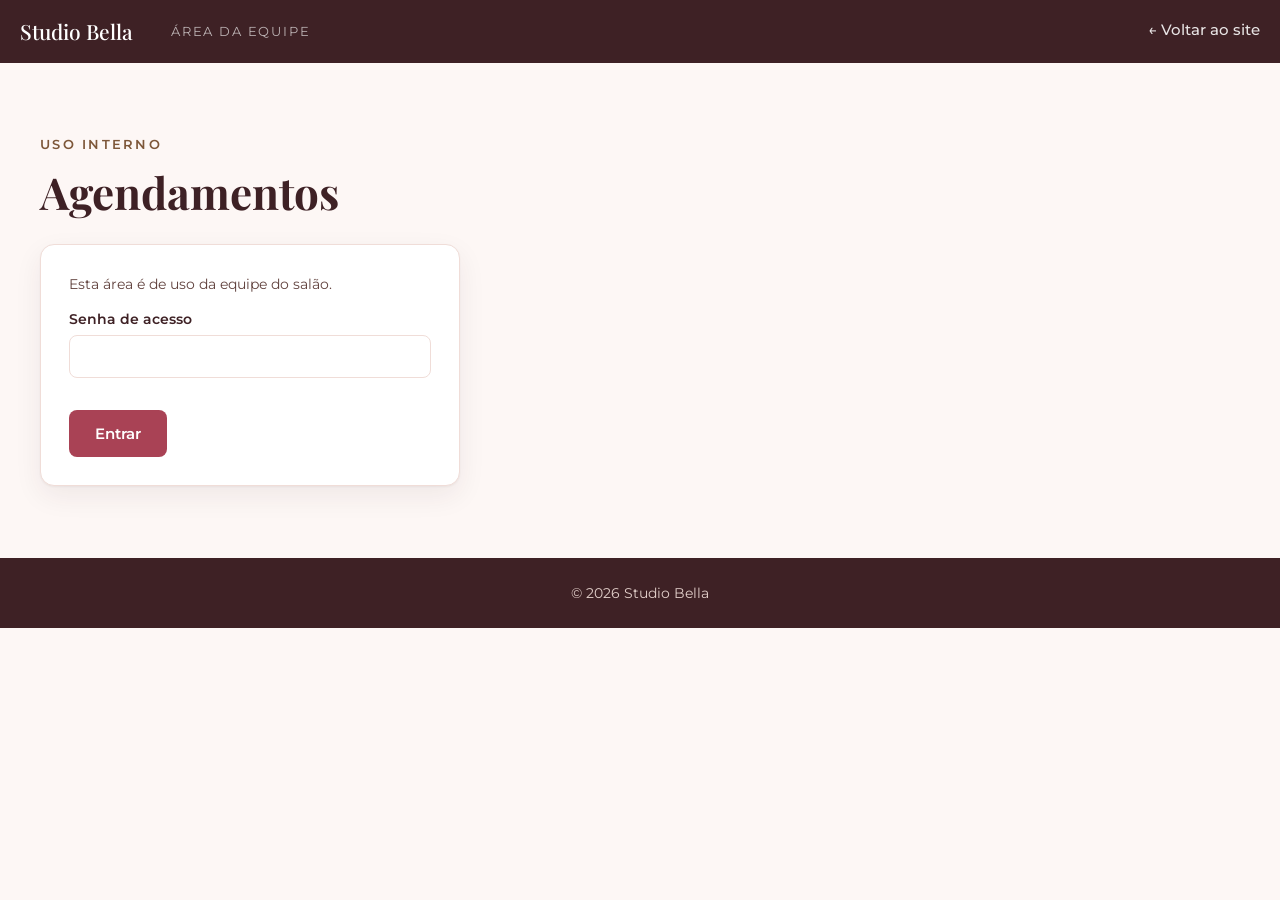
==== equipe.html @ ebd73402 "Painel da equipe em página própria e transição limpa no topo Topo - a borda que aparecia entre o ros" ====
<!DOCTYPE html>
<html lang="pt-BR">
<head>
<meta charset="utf-8">
<meta name="viewport" content="width=device-width,initial-scale=1">
<title>Área da equipe — Studio Bella</title>
<meta name="robots" content="noindex,nofollow">
<meta name="theme-color" content="#3e2125">
<link rel="icon" href="data:image/svg+xml,%3Csvg xmlns='http://www.w3.org/2000/svg' viewBox='0 0 32 32'%3E%3Crect width='32' height='32' rx='7' fill='%233e2125'/%3E%3Ctext x='16' y='23' font-family='Georgia,serif' font-size='19' font-weight='bold' fill='%23f8e4e0' text-anchor='middle'%3EB%3C/text%3E%3C/svg%3E">
<link rel="preconnect" href="https://fonts.googleapis.com">
<link href="https://fonts.googleapis.com/css2?family=Playfair+Display:wght@500;600;700;800&family=Montserrat:wght@400;500;600;700&display=swap" rel="stylesheet">
<link rel="stylesheet" href="assets/css/style.css">
</head>
<body class="pg-equipe">
<nav>
  <b><a href="index.html">Studio Bella</a></b>
  <span class="nav-tag">Área da equipe</span>
  <a href="index.html">&larr; Voltar ao site</a>
</nav>

<main class="w wide">
  <p class="eyebrow">Uso interno</p>
  <h1 class="titulo-painel">Agendamentos</h1>

  <div class="box" id="login">
    <p class="aviso">Esta área é de uso da equipe do salão.</p>
    <label for="pw">Senha de acesso</label>
    <input id="pw" type="password" autocomplete="current-password">
    <p class="msg" id="pwMsg" role="alert"></p>
    <button class="btn" id="pwBtn">Entrar</button>
  </div>

  <div id="panel" hidden>
    <div class="kp" id="kp"></div>

    <h2 class="sub">Por profissional</h2>
    <div class="ov"><table id="byB"></table></div>

    <h2 class="sub">Agendamentos</h2>
    <div class="tool">
      <select id="fB" aria-label="Filtrar por profissional"></select>
      <select id="fS" aria-label="Filtrar por status"><option value="">Todos os status</option><option>Agendado</option><option>Concluído</option><option>Cancelado</option></select>
      <button class="btn alt" id="csv">Exportar CSV</button>
      <button class="btn alt" id="out">Sair da área</button>
    </div>
    <div class="ov"><table id="tb"></table></div>
  </div>
</main>

<footer>
  <p>&copy; <span id="ano">2026</span> Studio Bella</p>
</footer>

<!-- config.js e core.js precisam vir antes de equipe.js -->
<script src="assets/js/config.js" defer></script>
<script src="assets/js/core.js" defer></script>
<script src="assets/js/equipe.js" defer></script>
</body>
</html>
---- assets/css/style.css ----
/* ==========================================================
   Studio Bella — folha de estilo única
   Ordem: tokens → base → navegação → layout → hero → cards
          → serviços → equipe → depoimentos → contato
          → agendamento → área da equipe → flutuantes → responsivo
   ========================================================== */

/* ---------- Tokens de marca ----------
   Cores retiradas do mockup do topo: vinho escuro, framboesa,
   bronze e blush quente. Trocar a identidade do site é editar
   este bloco. */
:root{
  --ink:#3e2125;        /* vinho escuro: menu, rodapé, títulos */
  --plum:#6b3340;       /* vinho médio: gradientes */
  --mut:#61423e;        /* texto corrido */
  --red:#a94255;        /* framboesa: botões e preços */
  --gold:#7d5739;       /* bronze: rótulos de seção (contraste AA) */
  --gold-soft:#c9a079;  /* bronze claro: linhas decorativas */
  --rose:#f8e4e0;       /* blush: fundos de destaque */
  --rose-deep:#edc8c2;  /* blush fechado: fim do gradiente do topo */
  --bg:#fdf7f5;         /* fundo da página */
  --card:#fff;
  --line:#f0ddd8;
  --radius:14px;
  --shadow:0 1px 2px rgba(62,33,37,.05), 0 10px 28px rgba(62,33,37,.07);
  --shadow-lg:0 2px 4px rgba(62,33,37,.07), 0 18px 44px rgba(62,33,37,.12);
  /* Tipografia: Playfair Display nos títulos, Montserrat no resto */
  --serif:'Playfair Display',Georgia,'Times New Roman',serif;
  --sans:Montserrat,system-ui,-apple-system,'Segoe UI',sans-serif;
}

/* ---------- Base ---------- */
*{box-sizing:border-box;margin:0}
html{scroll-behavior:smooth;scroll-padding-top:72px}
body{font:400 16px/1.65 var(--sans);background:var(--bg);color:var(--ink)}
h1,h2,h3{font-family:var(--serif);font-weight:700;line-height:1.15}
h2{font-size:clamp(30px,5vw,44px);margin-bottom:28px}
a{color:inherit}
img{max-width:100%;height:auto;display:block}
button,input,select{font-family:var(--sans);font-size:16px;color:inherit}
/* anel duplo: o branco aparece sobre elementos escuros,
   o escuro aparece sobre o fundo claro */
:focus-visible{outline:3px solid #fff;outline-offset:0;box-shadow:0 0 0 6px var(--ink)}
[hidden]{display:none!important}

/* rótulo pequeno acima dos títulos de seção */
.eyebrow{color:var(--gold);font-size:12.5px;font-weight:600;letter-spacing:.18em;text-transform:uppercase;margin-bottom:12px}

/* ---------- Navegação ---------- */
nav{position:sticky;top:0;z-index:5;background:var(--ink);color:#fff;display:flex;gap:20px;align-items:center;padding:14px 20px;flex-wrap:wrap}
nav b{font-family:var(--serif);font-weight:700;font-size:21px;margin-right:auto}
nav a{text-decoration:none;font-size:14.5px;font-weight:500;opacity:.88}
nav a:hover{opacity:1;text-decoration:underline;text-underline-offset:4px}
nav b a{font-size:inherit;opacity:1}
/* acesso ao painel: pílula discreta, separada dos links de seção */
nav .nav-equipe{border:1px solid rgba(255,255,255,.34);border-radius:999px;padding:5px 13px;opacity:.78}
nav .nav-equipe:hover{opacity:1;background:rgba(255,255,255,.12);text-decoration:none}

/* ---------- Layout ---------- */
.w{max-width:1040px;margin:auto;padding:72px 20px}
.band{background:var(--card);border-top:1px solid var(--line);border-bottom:1px solid var(--line)}

/* ---------- Botões ---------- */
.btn{display:inline-block;background:var(--red);color:#fff;border:0;border-radius:8px;padding:14px 26px;font-weight:600;font-size:15px;cursor:pointer;text-decoration:none;transition:filter .15s,transform .15s}
.btn:hover{filter:brightness(1.08)}
.btn:active{transform:translateY(1px)}
.btn.alt{background:transparent;color:var(--ink);border:1.5px solid var(--ink)}
.btn.alt:hover{background:var(--ink);color:#fff;filter:none}
.btn:disabled{opacity:.45;cursor:default;filter:none;transform:none}

/* ---------- Hero ---------- */
.hero-wrap{position:relative;overflow:hidden;background:linear-gradient(135deg,#f9ddd8 0%,#f4d2cc 52%,var(--rose-deep) 100%)}
/* fios dourados decorativos do canto superior esquerdo */
.hero-deco{position:absolute;left:-54px;top:-28px;width:min(250px,22vw);pointer-events:none;z-index:2}
/* a foto ocupa a metade direita e se dissolve em direção ao texto.
   O recorte em assets/img/hero.jpg contém só pixels de foto — sem o
   fundo rosa do mockup original — para que a máscara abaixo seja a
   única transição e não apareça a borda da forma recortada. */
.hero-img{position:absolute;top:0;right:0;bottom:0;left:40%;z-index:0}
.hero-img img{width:100%;height:100%;object-fit:cover;object-position:22% 50%;
  -webkit-mask-image:linear-gradient(to right,transparent 0,rgba(0,0,0,.18) 16%,rgba(0,0,0,.62) 34%,rgba(0,0,0,.92) 52%,#000 66%);
          mask-image:linear-gradient(to right,transparent 0,rgba(0,0,0,.18) 16%,rgba(0,0,0,.62) 34%,rgba(0,0,0,.92) 52%,#000 66%)}
.hero{position:relative;z-index:1;display:flex;align-items:center;min-height:min(900px,86vh)}
.hero-txt{max-width:min(52%,560px)}
.hero h1{font-size:clamp(38px,6.2vw,70px);font-weight:700;letter-spacing:-.015em;line-height:1.08}
.hero .lead{max-width:40ch;margin:22px 0 30px;color:var(--mut);font-size:16.5px}
.hero-cta{display:flex;gap:14px;flex-wrap:wrap}
.stats{display:flex;gap:38px;margin-top:42px;flex-wrap:wrap}
.stats b{display:block;font-family:var(--serif);font-weight:700;font-size:32px}
.stats span{color:var(--mut);font-size:13.5px}

/* ---------- Cards (base compartilhada) ---------- */
.cards{display:grid;grid-template-columns:repeat(auto-fit,minmax(236px,1fr));gap:20px}
.card{background:var(--card);border:1px solid var(--line);border-radius:var(--radius);padding:24px;box-shadow:var(--shadow)}
.band .card{background:var(--bg)}
.card h3{font-size:21px}

/* ---------- Serviços ---------- */
.svc{display:flex;flex-direction:column;transition:transform .16s,box-shadow .16s}
.svc:hover{transform:translateY(-3px);box-shadow:var(--shadow-lg)}
.ico-wrap{display:grid;place-items:center;width:46px;height:46px;border-radius:12px;background:var(--rose);color:var(--ink);margin-bottom:16px}
.ico{width:24px;height:24px}
.svc .dur{color:var(--mut);font-size:13.5px;margin-top:4px}
.svc .price{font-family:var(--serif);font-weight:700;font-size:25px;color:var(--red);margin-top:14px}

/* ---------- Equipe ---------- */
.pro{text-align:center}
.avatar{width:84px;height:84px;border-radius:50%;margin:0 auto 16px;display:grid;place-items:center;font-family:var(--serif);font-weight:700;font-size:30px;color:#fff;box-shadow:0 0 0 4px var(--card),0 0 0 6px var(--gold-soft);object-fit:cover}
.avatar[data-i="0"]{background:linear-gradient(140deg,var(--red),var(--plum))}
.avatar[data-i="1"]{background:linear-gradient(140deg,var(--plum),var(--ink))}
.avatar[data-i="2"]{background:linear-gradient(140deg,var(--gold),var(--red))}
.pro .espec{color:var(--mut);font-size:13.5px;margin-top:4px}
.tags{list-style:none;padding:0;margin:16px 0 0;display:flex;flex-wrap:wrap;gap:6px;justify-content:center}
.tags li{font-size:12px;background:var(--rose);color:var(--ink);border-radius:999px;padding:5px 12px}

/* ---------- Depoimentos ---------- */
.dep .estrelas{color:var(--gold-soft);letter-spacing:3px;font-size:15px}
.dep blockquote{margin:12px 0 0;font-size:15px;color:var(--mut);line-height:1.7}
.dep .autor{margin-top:14px;font-weight:600;font-size:14px}
.dep .autor::before{content:'— '}

/* ---------- Contato ---------- */
.contato-grid{display:grid;grid-template-columns:repeat(auto-fit,minmax(220px,1fr));gap:22px}
.contato-grid dt{color:var(--gold);font-size:12px;font-weight:600;letter-spacing:.14em;text-transform:uppercase;margin-bottom:6px}
.contato-grid dd{margin:0;font-size:16px}
.contato-grid a{text-decoration:underline;text-underline-offset:3px}

/* ---------- Agendamento (centralizado na página) ---------- */
#agendamento{text-align:center}
#agendamento .box{margin-inline:auto;text-align:left}
.box{background:var(--card);border:1px solid var(--line);border-radius:var(--radius);padding:28px;max-width:660px;box-shadow:var(--shadow)}
.band .box{background:var(--bg)}
.box h3{margin-bottom:18px;font-size:27px}
#wizT:focus{outline:none;box-shadow:none}
.step{color:var(--gold);font-weight:600;font-size:12px;letter-spacing:.16em;text-transform:uppercase;margin-bottom:6px}
.opt{display:flex;justify-content:space-between;align-items:center;width:100%;gap:12px;text-align:left;background:var(--bg);border:1.5px solid var(--line);border-radius:10px;padding:13px 15px;margin-bottom:9px;cursor:pointer;font-size:15px;transition:border-color .14s,background .14s}
.band .opt{background:var(--card)}
.opt:hover:not(:disabled){border-color:var(--red)}
.opt.on{border-color:var(--ink);background:var(--ink);color:#fff}
.opt span{opacity:.75}
.opt:disabled{text-decoration:line-through;opacity:.38;cursor:not-allowed}
.slots{display:grid;grid-template-columns:repeat(auto-fill,minmax(88px,1fr));gap:9px}
.slots .opt{justify-content:center;margin:0}
label{display:block;margin:12px 0 5px;font-size:13.5px;font-weight:600}
input,select{width:100%;padding:11px 13px;border:1.5px solid var(--line);border-radius:8px;background:#fff;font-size:15px}
input:focus,select:focus{border-color:var(--red)}
.sum{margin-top:18px;padding:14px;background:var(--rose);border-radius:10px;font-size:14.5px}
.nav{display:flex;justify-content:space-between;margin-top:22px;gap:10px}
.msg{color:var(--red);min-height:22px;margin-top:10px;font-size:13.5px}

/* ---------- Área da equipe ---------- */
.ov{overflow-x:auto;margin-top:14px;border-radius:10px}
table{border-collapse:collapse;width:100%;font-size:13.5px;background:var(--card)}
th{background:var(--rose);font-size:11.5px;font-weight:600;letter-spacing:.08em;text-transform:uppercase}
th,td{padding:10px 12px;border-bottom:1px solid var(--line);text-align:left;white-space:nowrap}
td button{border:1px solid var(--line);background:#fff;border-radius:6px;padding:4px 9px;font-size:13px;cursor:pointer;margin-right:4px}
td button:hover{border-color:var(--red);color:var(--red)}
.kp{display:grid;grid-template-columns:repeat(auto-fit,minmax(140px,1fr));gap:12px;margin:18px 0}
.kp div{background:var(--card);border:1px solid var(--line);border-radius:10px;padding:14px;box-shadow:var(--shadow)}
.kp b{display:block;font-family:var(--serif);font-weight:700;font-size:24px}
.kp span{color:var(--mut);font-size:13px}
.tool{display:flex;gap:9px;flex-wrap:wrap;margin-top:18px}
.tool select{width:auto}
#admin{text-align:left}
/* a coluna de ações quebra em duas linhas em vez de esticar a tabela
   para fora da página */
td.acoes{white-space:normal;min-width:188px}
td.acoes button{margin:2px 4px 2px 0}

/* ---------- Página da equipe (equipe.html) ---------- */
.pg-equipe{background:var(--bg)}
.pg-equipe nav .nav-tag{font-size:13px;letter-spacing:.14em;text-transform:uppercase;opacity:.65;margin-right:auto}
.pg-equipe nav b{margin-right:18px}
.w.wide{max-width:1240px}
.titulo-painel{font-size:clamp(30px,4.6vw,44px);margin-bottom:26px}
.sub{font-size:19px;margin:30px 0 0}
.aviso{color:var(--mut);font-size:14px;margin-bottom:6px}
.pg-equipe #login{max-width:420px}
.pg-equipe footer{padding:24px 22px}
/* etiqueta colorida de status */
.st{display:inline-block;padding:3px 11px;border-radius:999px;font-size:12px;font-weight:600;white-space:nowrap}
.st-agendado{background:var(--rose);color:var(--ink)}
.st-concluido{background:#e2efe5;color:#2d5a38}
.st-cancelado{background:#f4e3e3;color:#8b3b3b}

/* ---------- Flutuantes e rodapé ---------- */
.fab{position:fixed;right:18px;bottom:max(18px,env(safe-area-inset-bottom));z-index:6;width:56px;height:56px;border-radius:50%;background:#25d366;color:#fff;display:grid;place-items:center;box-shadow:0 6px 20px rgba(0,0,0,.3);text-decoration:none;transition:transform .15s}
.fab:hover{transform:scale(1.07)}
dialog{border:0;border-radius:var(--radius);padding:28px;width:min(460px,92vw);margin:auto;box-shadow:var(--shadow-lg);color:var(--ink)}
dialog::backdrop{background:rgba(62,33,37,.6)}
footer{background:var(--ink);color:#e2cfca;text-align:center;padding:28px 22px 96px;font-size:13.5px}
footer p{margin:0}
footer p+p{margin-top:10px}
footer a{color:inherit;opacity:.72;text-decoration:underline;text-underline-offset:3px}
footer a:hover{opacity:1}

/* ---------- Responsivo ---------- */
@media(max-width:860px){
  .hero{display:block;min-height:0}
  .hero-txt{max-width:none}
  /* abaixo de 860px a foto sai da camada de fundo e vira um bloco
     normal embaixo do texto, sem máscara */
  .hero{padding-bottom:0}
  .hero-img{position:relative;inset:auto;height:300px;margin:32px 20px 56px}
  .hero-img img{border-radius:var(--radius);object-position:22% 50%;
    -webkit-mask-image:none;mask-image:none}
}
/* No celular a marca ocupa a primeira linha e os links a segunda;
   scroll-padding acompanha a altura maior do menu fixo. */
@media(max-width:600px){
  html{scroll-padding-top:128px}
  nav{gap:8px 14px;padding:10px 16px}
  nav b{flex:1 0 100%;font-size:19px;margin:0}
  nav a{font-size:13.5px}
  nav .nav-equipe{padding:4px 10px}
  .w{padding:52px 20px}
  .stats{gap:26px}
  .hero-cta .btn{flex:1 1 auto;text-align:center}
  .hero-deco{width:150px}
}
/* Em telas estreitas a duração/preço desce para a própria linha
   em vez de quebrar no meio do texto. */
@media(max-width:480px){
  .opt{flex-wrap:wrap;gap:2px 10px}
  .opt span{white-space:nowrap}
  .slots .opt{flex-wrap:nowrap}
}
/* Abaixo de 760px as tabelas viram cartões empilhados, usando o
   rótulo guardado em data-r. Assim some a rolagem horizontal. */
@media(max-width:760px){
  .ov{overflow-x:visible}
  table{background:transparent;font-size:14px}
  table tr:first-child{display:none}
  table tr{display:block;background:var(--card);border:1px solid var(--line);border-radius:12px;margin-bottom:12px;box-shadow:var(--shadow)}
  table td{display:flex;justify-content:space-between;align-items:baseline;gap:16px;border:0;border-bottom:1px solid var(--line);white-space:normal;text-align:right;padding:9px 14px}
  table tr td:last-child{border-bottom:0}
  table td>span{text-align:right}
  table td::before{content:attr(data-r);font-weight:600;color:var(--mut);font-size:12.5px;letter-spacing:.04em;text-transform:uppercase;text-align:left;flex:0 0 auto}
  table td.acoes{display:block;text-align:left;min-width:0;padding-top:12px}
  table td.acoes::before{display:block;margin-bottom:8px}
  table td.acoes button{margin:0 6px 6px 0}
}
@media(prefers-reduced-motion:reduce){
  html{scroll-behavior:auto}
  *{transition:none!important}
}
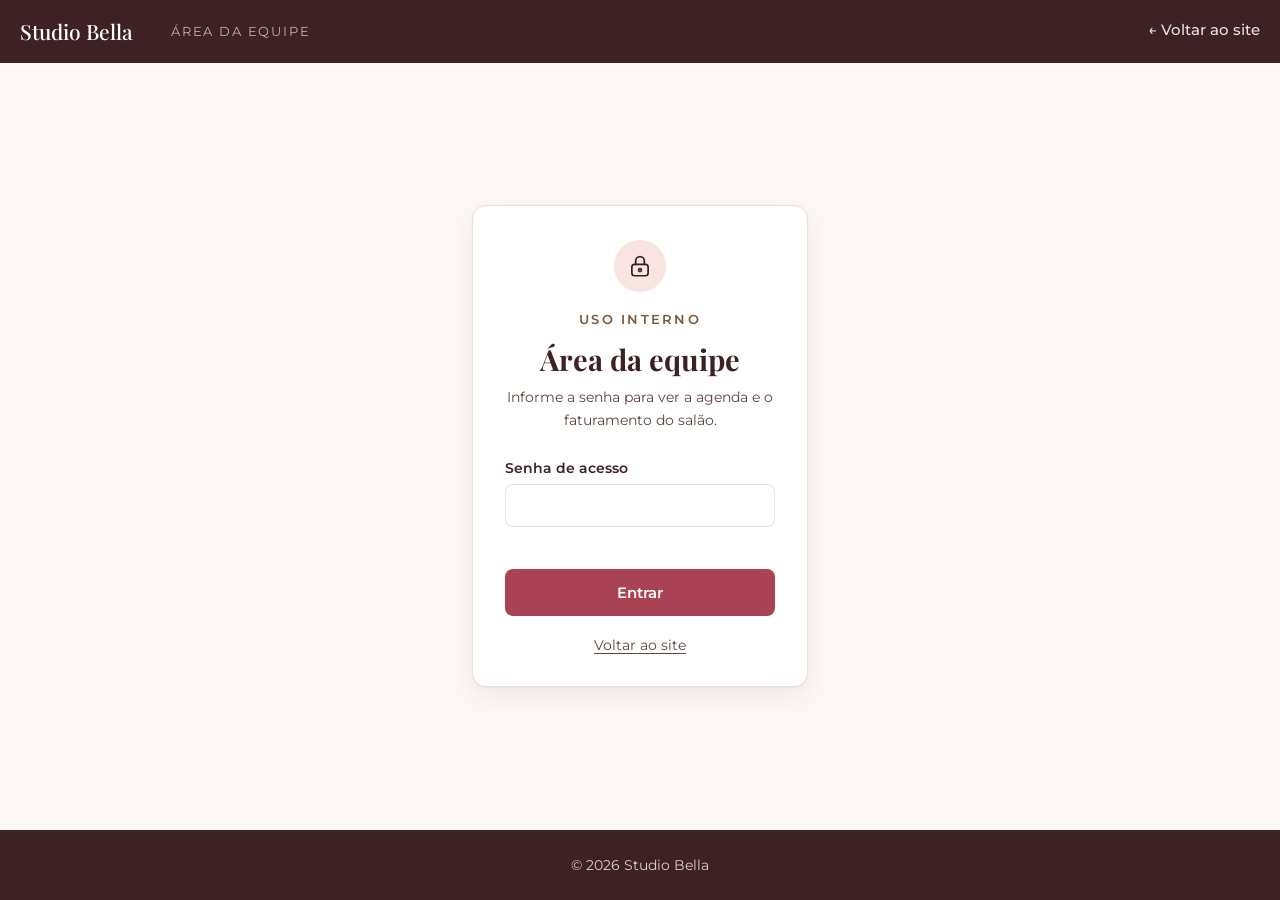
==== commit 52e77477: "Centraliza a tela de acesso da área da equipe A tela de login ficava encostada no topo à esquerda, c" ====
--- a/equipe.html
+++ b/equipe.html
@@ -19,18 +19,28 @@
 </nav>
 
 <main class="w wide">
-  <p class="eyebrow">Uso interno</p>
-  <h1 class="titulo-painel">Agendamentos</h1>
-
-  <div class="box" id="login">
-    <p class="aviso">Esta área é de uso da equipe do salão.</p>
-    <label for="pw">Senha de acesso</label>
-    <input id="pw" type="password" autocomplete="current-password">
-    <p class="msg" id="pwMsg" role="alert"></p>
-    <button class="btn" id="pwBtn">Entrar</button>
-  </div>
+  <!-- tela de acesso: centralizada na área útil da página -->
+  <section class="login-tela" id="login">
+    <div class="box">
+      <span class="cadeado" aria-hidden="true">
+        <svg viewBox="0 0 24 24" width="26" height="26" fill="none" stroke="currentColor" stroke-width="1.6" stroke-linecap="round" stroke-linejoin="round">
+          <rect x="4.5" y="10.5" width="15" height="10.5" rx="2.5"/><path d="M8 10.5V7.3a4 4 0 0 1 8 0v3.2"/><circle cx="12" cy="15.8" r="1.3"/>
+        </svg>
+      </span>
+      <p class="eyebrow">Uso interno</p>
+      <h1>Área da equipe</h1>
+      <p class="aviso">Informe a senha para ver a agenda e o faturamento do salão.</p>
+      <label for="pw">Senha de acesso</label>
+      <input id="pw" type="password" autocomplete="current-password">
+      <p class="msg" id="pwMsg" role="alert"></p>
+      <button class="btn" id="pwBtn">Entrar</button>
+      <p class="volta"><a href="index.html">Voltar ao site</a></p>
+    </div>
+  </section>
 
   <div id="panel" hidden>
+    <p class="eyebrow">Uso interno</p>
+    <h1 class="titulo-painel">Agendamentos</h1>
     <div class="kp" id="kp"></div>
 
     <h2 class="sub">Por profissional</h2>
--- a/assets/css/style.css
+++ b/assets/css/style.css
@@ -168,15 +168,32 @@
 td.acoes button{margin:2px 4px 2px 0}
 
 /* ---------- Página da equipe (equipe.html) ---------- */
-.pg-equipe{background:var(--bg)}
+/* a página ocupa a altura toda da janela, então o rodapé encosta
+   embaixo mesmo quando há pouco conteúdo */
+.pg-equipe{background:var(--bg);min-height:100vh;display:flex;flex-direction:column}
+.pg-equipe main{flex:1;display:flex;flex-direction:column}
 .pg-equipe nav .nav-tag{font-size:13px;letter-spacing:.14em;text-transform:uppercase;opacity:.65;margin-right:auto}
 .pg-equipe nav b{margin-right:18px}
 .w.wide{max-width:1240px}
 .titulo-painel{font-size:clamp(30px,4.6vw,44px);margin-bottom:26px}
 .sub{font-size:19px;margin:30px 0 0}
 .aviso{color:var(--mut);font-size:14px;margin-bottom:6px}
-.pg-equipe #login{max-width:420px}
 .pg-equipe footer{padding:24px 22px}
+
+/* Tela de acesso: cartão centrado na área útil, entre o menu
+   fixo e o rodapé. O min-height desconta esses dois mais o
+   respiro do .w, para o cartão cair no meio óptico da página. */
+.login-tela{flex:1;display:grid;place-items:center;padding:8px 0}
+.login-tela .box{width:min(430px,100%);padding:34px 32px 30px;text-align:center}
+.cadeado{display:inline-grid;place-items:center;width:52px;height:52px;border-radius:50%;background:var(--rose);color:var(--ink);margin-bottom:18px}
+.login-tela h1{font-size:29px;margin-bottom:10px}
+.login-tela .aviso{margin:0 auto 24px;max-width:30ch}
+.login-tela label{text-align:left}
+.login-tela .msg{margin-bottom:4px}
+.login-tela .btn{width:100%;margin-top:6px}
+.login-tela .volta{margin-top:18px;font-size:13.5px}
+.login-tela .volta a{color:var(--mut);text-decoration:underline;text-underline-offset:3px}
+.login-tela .volta a:hover{color:var(--ink)}
 /* etiqueta colorida de status */
 .st{display:inline-block;padding:3px 11px;border-radius:999px;font-size:12px;font-weight:600;white-space:nowrap}
 .st-agendado{background:var(--rose);color:var(--ink)}
@@ -240,6 +257,10 @@
   table td.acoes::before{display:block;margin-bottom:8px}
   table td.acoes button{margin:0 6px 6px 0}
 }
+@media(max-width:600px){
+  .login-tela{padding:0}
+  .login-tela .box{padding:28px 22px 26px}
+}
 @media(prefers-reduced-motion:reduce){
   html{scroll-behavior:auto}
   *{transition:none!important}
